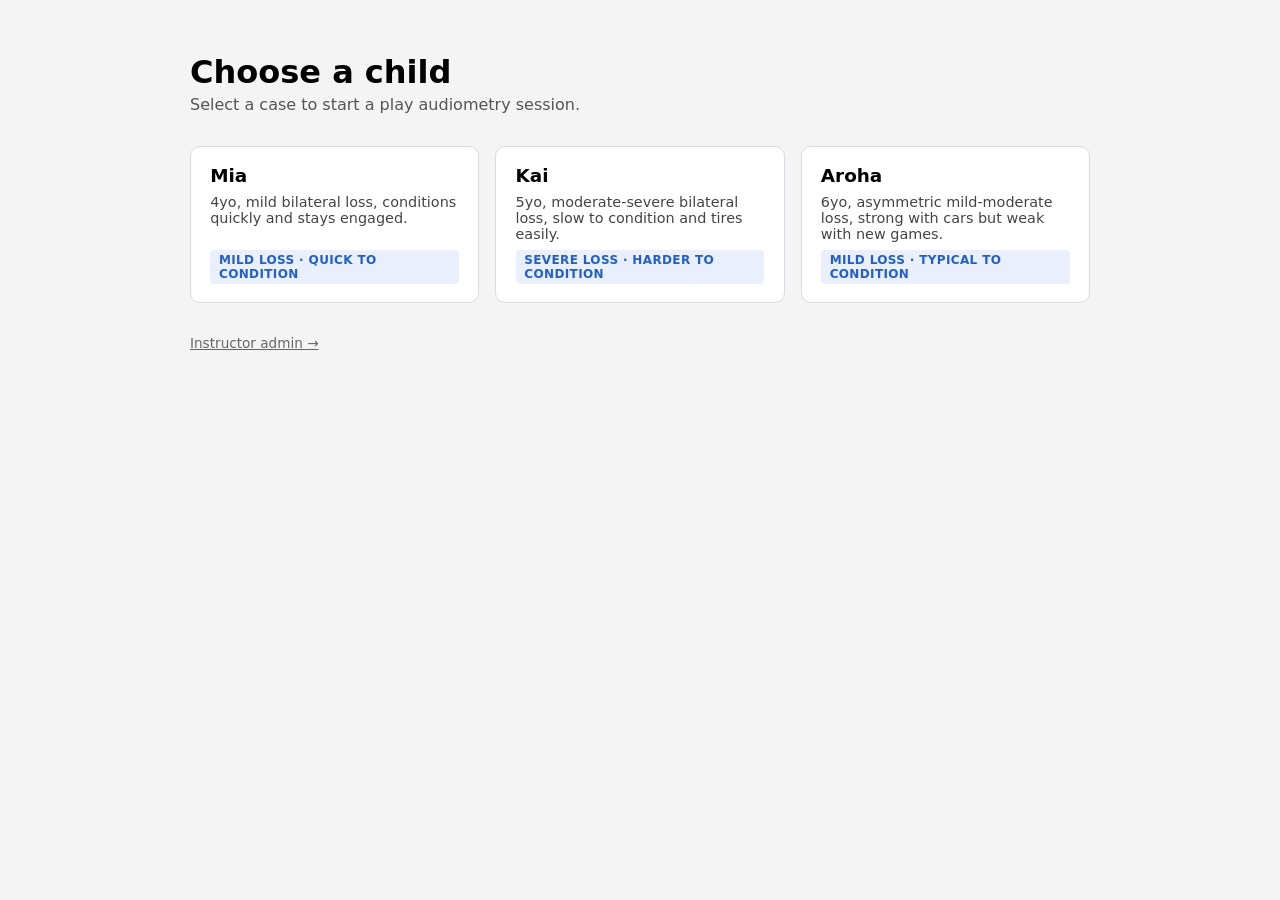
==== index.html @ 3ee9bbb5 "Add case selection screen and admin authoring screen (step 8) New index.html front door lists cases " ====
<!doctype html>
<html lang="en">
<head>
<meta charset="utf-8" />
<title>Choose a child</title>
<style>
  body { font-family: system-ui, sans-serif; margin: 0; background: #f4f4f4; }
  .page { max-width: 900px; margin: 0 auto; padding: 2rem 1.5rem 3rem; }
  h1 { margin-bottom: 0.25rem; }
  .subtitle { color: #555; margin-top: 0; margin-bottom: 2rem; }
  .case-grid { display: grid; grid-template-columns: repeat(auto-fill, minmax(240px, 1fr)); gap: 1rem; }
  .case-card {
    background: #fff; border: 1px solid #d8dadf; border-radius: 10px; padding: 1.1rem 1.2rem;
    cursor: pointer; text-align: left; font: inherit; display: flex; flex-direction: column; gap: 0.5rem;
  }
  .case-card:hover { border-color: #1f5fd2; box-shadow: 0 2px 8px rgba(31,95,210,0.15); }
  .case-card__name { font-size: 1.15rem; font-weight: 700; }
  .case-card__vignette { color: #444; font-size: 0.9rem; flex-grow: 1; }
  .case-card__difficulty {
    align-self: flex-start; font-size: 0.75rem; font-weight: 600; text-transform: uppercase;
    letter-spacing: 0.03em; color: #1f5fd2; background: #eaf0fb; padding: 0.2rem 0.55rem; border-radius: 4px;
  }
  .empty-state { color: #666; font-style: italic; }
  .admin-link { display: inline-block; margin-top: 2rem; font-size: 0.85rem; color: #666; }
</style>
</head>
<body>
<div class="page">
  <h1>Choose a child</h1>
  <p class="subtitle">Select a case to start a play audiometry session.</p>
  <div class="case-grid" id="case-grid">
    <p class="empty-state">Loading cases…</p>
  </div>
  <a class="admin-link" href="admin.html">Instructor admin →</a>
</div>

<script src="js/utils.js"></script>
<script src="js/case-utils.js"></script>
<script>
  const caseGrid = document.getElementById('case-grid');

  function buildCard(caseConfig, filename) {
    const btn = document.createElement('button');
    btn.className = 'case-card';
    btn.type = 'button';

    const name = document.createElement('div');
    name.className = 'case-card__name';
    name.textContent = caseConfig.name || filename;

    const vignette = document.createElement('div');
    vignette.className = 'case-card__vignette';
    vignette.textContent = caseConfig.vignette || '';

    const difficulty = document.createElement('div');
    difficulty.className = 'case-card__difficulty';
    difficulty.textContent = window.CaseUtils.computeDifficultySummary(caseConfig);

    btn.appendChild(name);
    btn.appendChild(vignette);
    btn.appendChild(difficulty);

    btn.addEventListener('click', () => {
      sessionStorage.setItem('playSimSelectedCase', JSON.stringify(caseConfig));
      location.href = 'trial-runner.html';
    });

    return btn;
  }

  async function loadCases() {
    try {
      const index = await fetch('cases/index.json').then((r) => r.json());
      const configs = await Promise.all(
        index.map((filename) => fetch(`cases/${filename}`).then((r) => r.json()))
      );

      caseGrid.innerHTML = '';
      if (configs.length === 0) {
        caseGrid.innerHTML = '<p class="empty-state">No cases available yet.</p>';
        return;
      }

      configs.forEach((caseConfig, i) => {
        const filename = index[i];
        const missing = window.CaseUtils.findMissingThresholds(caseConfig);
        if (missing.length) {
          console.warn(`Case "${filename}" is missing trueThreshold entries: ${missing.join(', ')}`);
        }
        caseGrid.appendChild(buildCard(caseConfig, filename));
      });
    } catch (err) {
      caseGrid.innerHTML = `<p class="empty-state">Failed to load cases: ${err.message}</p>`;
    }
  }

  loadCases();
</script>
</body>
</html>
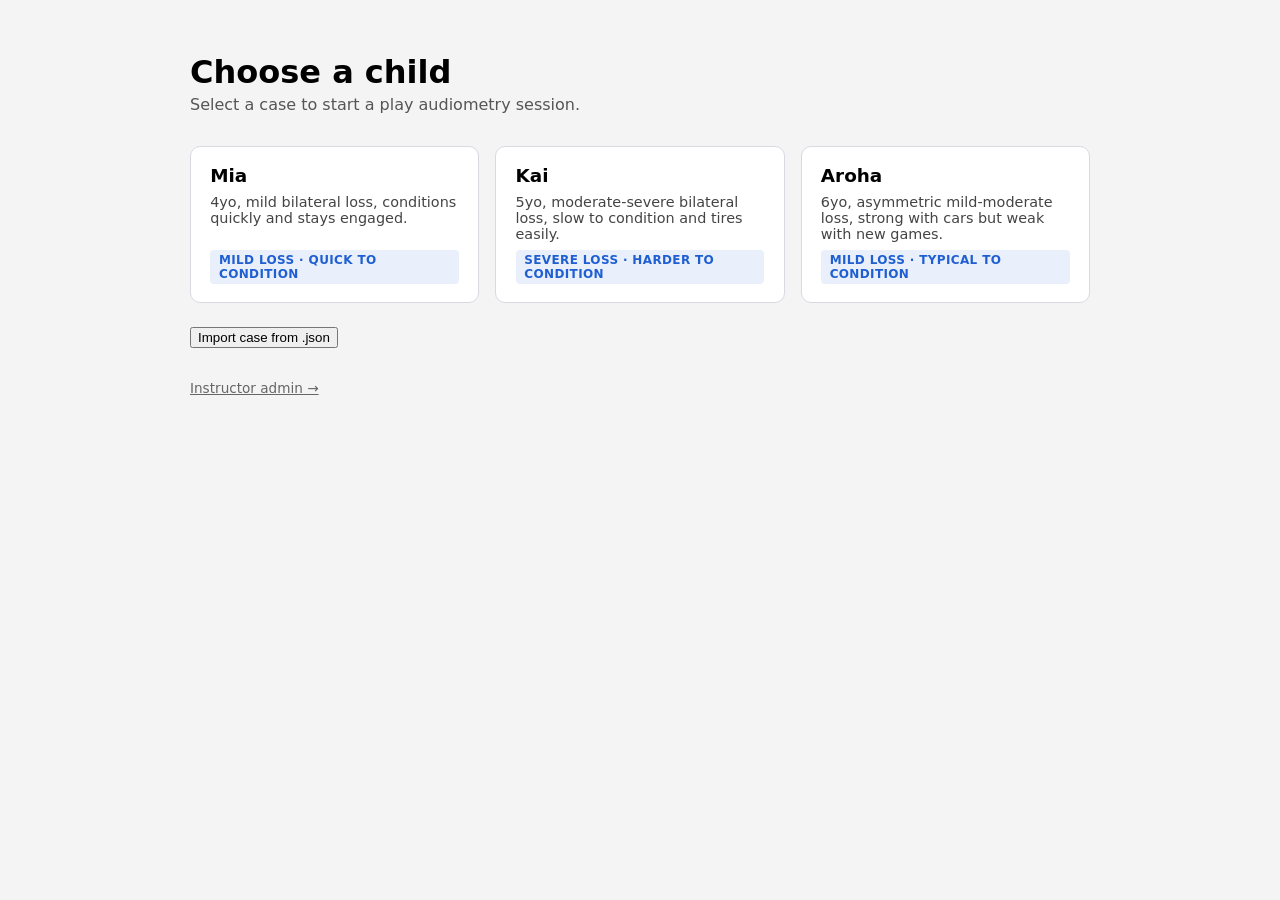
==== commit 3d63609b: "Add share-by-URL and .json import/export for cases and results (step 9) Ports pta-simulator's obfusc" ====
--- a/index.html
+++ b/index.html
@@ -22,6 +22,12 @@
   }
   .empty-state { color: #666; font-style: italic; }
   .admin-link { display: inline-block; margin-top: 2rem; font-size: 0.85rem; color: #666; }
+  .case-card__badge {
+    align-self: flex-start; font-size: 0.7rem; font-weight: 700; text-transform: uppercase;
+    letter-spacing: 0.03em; color: #8a5a00; background: #fff3d6; padding: 0.15rem 0.5rem; border-radius: 4px;
+  }
+  .import-row { margin-top: 1.5rem; display: flex; align-items: center; gap: 0.6rem; }
+  .import-status { font-size: 0.85rem; color: #b30000; }
 </style>
 </head>
 <body>
@@ -31,18 +37,36 @@
   <div class="case-grid" id="case-grid">
     <p class="empty-state">Loading cases…</p>
   </div>
+
+  <div class="import-row">
+    <button id="import-case-btn" type="button">Import case from .json</button>
+    <input type="file" id="import-case-input" accept="application/json" hidden />
+    <span class="import-status" id="import-status"></span>
+  </div>
+
   <a class="admin-link" href="admin.html">Instructor admin →</a>
 </div>
 
 <script src="js/utils.js"></script>
 <script src="js/case-utils.js"></script>
+<script src="js/obfuscate.js"></script>
+<script src="js/share-link.js"></script>
+<script src="js/json-io.js"></script>
+<script src="js/case-serializer.js"></script>
 <script>
   const caseGrid = document.getElementById('case-grid');
 
-  function buildCard(caseConfig, filename) {
+  function buildCard(caseConfig, filename, badgeText) {
     const btn = document.createElement('button');
     btn.className = 'case-card';
     btn.type = 'button';
+
+    if (badgeText) {
+      const badge = document.createElement('div');
+      badge.className = 'case-card__badge';
+      badge.textContent = badgeText;
+      btn.appendChild(badge);
+    }
 
     const name = document.createElement('div');
     name.className = 'case-card__name';
@@ -66,6 +90,31 @@
     });
 
     return btn;
+  }
+
+  // Step 9: renders one extra card for a case that arrived via a share
+  // link or an imported .json file — appended after the local library,
+  // never auto-navigated to, so it can't silently override normal
+  // navigation. Runs findMissingThresholds the same way loadCases() does
+  // for local cases, and computes the difficulty label against the
+  // deobfuscated config (applyCase() already deobfuscates trueThreshold if
+  // it was locked — locking only hides raw numbers from someone reading
+  // the URL/JSON directly, not from the app itself).
+  function renderExternalCard(rawData, badgeText, sourceLabel) {
+    let caseConfig;
+    try {
+      const data = window.CaseSerializer.deserializeCase(rawData);
+      caseConfig = window.CaseSerializer.applyCase(data);
+    } catch (err) {
+      document.getElementById('import-status').textContent =
+        `Could not load ${sourceLabel}: ${err.message}`;
+      return;
+    }
+    const missing = window.CaseUtils.findMissingThresholds(caseConfig);
+    if (missing.length) {
+      console.warn(`${sourceLabel} is missing trueThreshold entries: ${missing.join(', ')}`);
+    }
+    caseGrid.appendChild(buildCard(caseConfig, caseConfig.name || sourceLabel, badgeText));
   }
 
   async function loadCases() {
@@ -94,7 +143,30 @@
     }
   }
 
-  loadCases();
+  loadCases().then(() => {
+    const shared = window.ShareLink.readShareUrl('case');
+    if (shared) {
+      renderExternalCard(shared, 'Shared via link', 'the shared case link');
+    }
+  });
+
+  document.getElementById('import-case-btn').addEventListener('click', () => {
+    document.getElementById('import-case-input').click();
+  });
+
+  document.getElementById('import-case-input').addEventListener('change', async (e) => {
+    const file = e.target.files[0];
+    if (!file) return;
+    const statusEl = document.getElementById('import-status');
+    statusEl.textContent = '';
+    try {
+      const raw = await window.JsonIo.importJson(file);
+      renderExternalCard(raw, 'Imported', `"${file.name}"`);
+    } catch (err) {
+      statusEl.textContent = `Could not import "${file.name}": ${err.message}`;
+    }
+    e.target.value = '';
+  });
 </script>
 </body>
 </html>
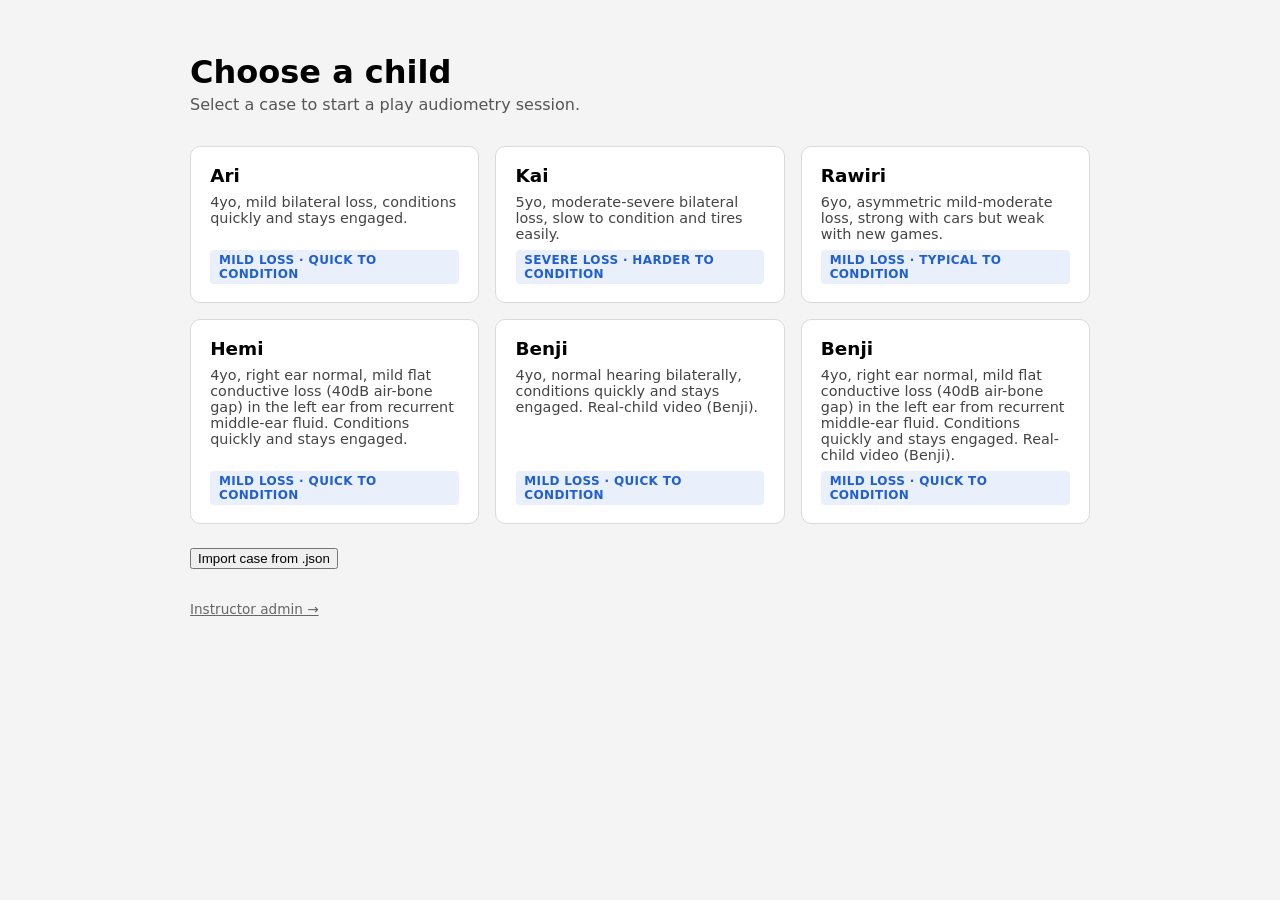
==== commit 35026dd4: "Add favicon.png as the site favicon Wired into index.html, admin.html, and trial-runner.html.  Co-Au" ====
--- a/index.html
+++ b/index.html
@@ -3,6 +3,7 @@
 <head>
 <meta charset="utf-8" />
 <title>Choose a child</title>
+<link rel="icon" type="image/png" href="favicon.png" />
 <style>
   body { font-family: system-ui, sans-serif; margin: 0; background: #f4f4f4; }
   .page { max-width: 900px; margin: 0 auto; padding: 2rem 1.5rem 3rem; }
